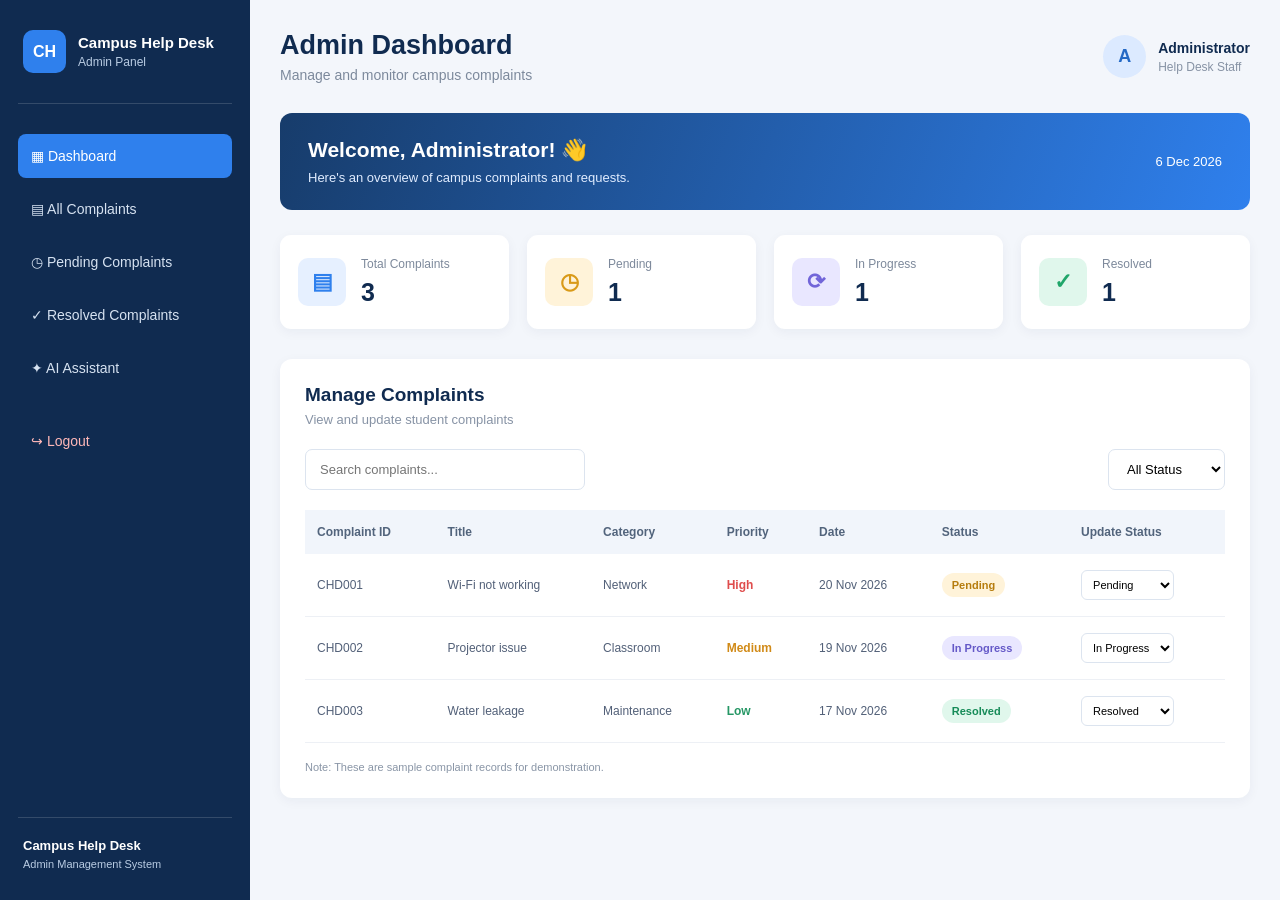
==== fontend/admin-dashboard.html @ 218036b7 "Add all Campus Help Desk pages and backend" ====
<!DOCTYPE html>
<html lang="en">
<head>
    <meta charset="UTF-8">
    <meta name="viewport" content="width=device-width, initial-scale=1.0">
    <title>Admin Dashboard | Campus Help Desk</title>
    <link rel="stylesheet" href="css/admin-dashboard.css">
</head>
<body>

    <div class="admin-container">

        <!-- Sidebar -->
        <aside class="sidebar">
            <div class="sidebar-brand">
                <div class="brand-icon">CH</div>
                <div>
                    <h2>Campus Help Desk</h2>
                    <p>Admin Panel</p>
                </div>
            </div>

            <nav class="sidebar-menu">
                <a href="admin-dashboard.html" class="active">▦ Dashboard</a>
                <a href="#complaints">▤ All Complaints</a>
                <a href="#complaints">◷ Pending Complaints</a>
                <a href="#complaints">✓ Resolved Complaints</a>
                <a href="chatbot.html">✦ AI Assistant</a>
                <a href="login.html" class="logout-link">↪ Logout</a>
            </nav>

            <div class="sidebar-footer">
                <p>Campus Help Desk</p>
                <span>Admin Management System</span>
            </div>
        </aside>

        <!-- Main Content -->
        <main class="main-content">

            <!-- Top Header -->
            <header class="top-header">
                <div>
                    <h1>Admin Dashboard</h1>
                    <p>Manage and monitor campus complaints</p>
                </div>

                <div class="admin-profile">
                    <div class="admin-avatar">A</div>
                    <div>
                        <h3>Administrator</h3>
                        <span>Help Desk Staff</span>
                    </div>
                </div>
            </header>

            <!-- Welcome Section -->
            <section class="welcome-section">
                <div>
                    <h2>Welcome, Administrator! 👋</h2>
                    <p>Here's an overview of campus complaints and requests.</p>
                </div>
                <div class="today-date" id="todayDate"></div>
            </section>

            <!-- Summary Cards -->
            <section class="stats-grid">

                <div class="stat-card total-card">
                    <div class="stat-icon">▤</div>
                    <div>
                        <p>Total Complaints</p>
                        <h2 id="totalCount">3</h2>
                    </div>
                </div>

                <div class="stat-card pending-card">
                    <div class="stat-icon">◷</div>
                    <div>
                        <p>Pending</p>
                        <h2 id="pendingCount">1</h2>
                    </div>
                </div>

                <div class="stat-card progress-card">
                    <div class="stat-icon">⟳</div>
                    <div>
                        <p>In Progress</p>
                        <h2 id="progressCount">1</h2>
                    </div>
                </div>

                <div class="stat-card resolved-card">
                    <div class="stat-icon">✓</div>
                    <div>
                        <p>Resolved</p>
                        <h2 id="resolvedCount">1</h2>
                    </div>
                </div>

            </section>

            <!-- Complaints Table -->
            <section class="complaints-section" id="complaints">

                <div class="section-heading">
                    <div>
                        <h2>Manage Complaints</h2>
                        <p>View and update student complaints</p>
                    </div>
                </div>

                <!-- Search and Filter -->
                <div class="table-controls">
                    <input
                        type="text"
                        id="searchInput"
                        placeholder="Search complaints..."
                    >

                    <select id="statusFilter">
                        <option value="All">All Status</option>
                        <option value="Pending">Pending</option>
                        <option value="In Progress">In Progress</option>
                        <option value="Resolved">Resolved</option>
                    </select>
                </div>

                <div class="table-wrapper">
                    <table>
                        <thead>
                            <tr>
                                <th>Complaint ID</th>
                                <th>Title</th>
                                <th>Category</th>
                                <th>Priority</th>
                                <th>Date</th>
                                <th>Status</th>
                                <th>Update Status</th>
                            </tr>
                        </thead>

                        <tbody id="complaintTableBody">
                            <!-- Complaint records will be added using JavaScript -->
                        </tbody>
                    </table>
                </div>

                <p class="table-note">
                    Note: These are sample complaint records for demonstration.
                </p>

            </section>

        </main>
    </div>

    <script src="js/admin-dashboard.js"></script>
</body>
</html>
---- fontend/css/admin-dashboard.css ----
* {
    margin: 0;
    padding: 0;
    box-sizing: border-box;
    font-family: "Segoe UI", Arial, sans-serif;
}

body {
    background: #f3f6fb;
    color: #26364d;
}

.admin-container {
    display: flex;
    min-height: 100vh;
}

/* Sidebar */

.sidebar {
    width: 250px;
    background: #102b50;
    color: white;
    padding: 25px 18px;
    display: flex;
    flex-direction: column;
    flex-shrink: 0;
}

.sidebar-brand {
    display: flex;
    align-items: center;
    gap: 12px;
    padding: 5px 5px 30px;
    border-bottom: 1px solid rgba(255,255,255,0.15);
}

.brand-icon {
    width: 43px;
    height: 43px;
    background: #2f80ed;
    border-radius: 10px;
    display: flex;
    align-items: center;
    justify-content: center;
    font-weight: bold;
}

.sidebar-brand h2 {
    font-size: 15px;
}

.sidebar-brand p {
    font-size: 12px;
    color: #b9cce3;
    margin-top: 4px;
}

.sidebar-menu {
    display: flex;
    flex-direction: column;
    gap: 9px;
    margin-top: 30px;
}

.sidebar-menu a {
    color: #d6e2f1;
    text-decoration: none;
    padding: 14px 13px;
    border-radius: 8px;
    font-size: 14px;
    transition: 0.3s;
}

.sidebar-menu a:hover,
.sidebar-menu a.active {
    background: #2f80ed;
    color: white;
}

.sidebar-menu .logout-link {
    margin-top: 20px;
    color: #ffb8b8;
}

.sidebar-footer {
    margin-top: auto;
    padding: 20px 5px 5px;
    border-top: 1px solid rgba(255,255,255,0.15);
}

.sidebar-footer p {
    font-size: 13px;
    font-weight: 600;
}

.sidebar-footer span {
    display: block;
    font-size: 11px;
    color: #b9cce3;
    margin-top: 5px;
}

/* Main Content */

.main-content {
    flex: 1;
    min-width: 0;
    padding: 30px;
}

/* Header */

.top-header {
    display: flex;
    justify-content: space-between;
    align-items: center;
    gap: 15px;
    margin-bottom: 30px;
}

.top-header h1 {
    color: #102b50;
    font-size: 27px;
}

.top-header p {
    color: #7c899c;
    font-size: 14px;
    margin-top: 6px;
}

.admin-profile {
    display: flex;
    align-items: center;
    gap: 12px;
}

.admin-avatar {
    width: 43px;
    height: 43px;
    background: #dceaff;
    color: #2469c5;
    border-radius: 50%;
    display: flex;
    align-items: center;
    justify-content: center;
    font-weight: bold;
    font-size: 18px;
}

.admin-profile h3 {
    font-size: 14px;
    color: #102b50;
}

.admin-profile span {
    display: block;
    font-size: 12px;
    color: #8793a5;
    margin-top: 4px;
}

/* Welcome Section */

.welcome-section {
    background: linear-gradient(110deg, #173c6b, #2f80ed);
    color: white;
    padding: 25px 28px;
    border-radius: 12px;
    display: flex;
    justify-content: space-between;
    align-items: center;
    gap: 15px;
    margin-bottom: 25px;
}

.welcome-section h2 {
    font-size: 21px;
    margin-bottom: 8px;
}

.welcome-section p {
    font-size: 13px;
    color: #e0ecff;
}

.today-date {
    font-size: 13px;
    color: white;
    white-space: nowrap;
}

/* Statistics Cards */

.stats-grid {
    display: grid;
    grid-template-columns: repeat(4, 1fr);
    gap: 18px;
    margin-bottom: 30px;
}

.stat-card {
    background: white;
    padding: 22px 18px;
    border-radius: 11px;
    display: flex;
    align-items: center;
    gap: 15px;
    box-shadow: 0 3px 12px rgba(20, 40, 80, 0.05);
}

.stat-icon {
    width: 48px;
    height: 48px;
    border-radius: 10px;
    display: flex;
    align-items: center;
    justify-content: center;
    font-size: 22px;
    font-weight: bold;
}

.total-card .stat-icon {
    background: #e6f0ff;
    color: #2f80ed;
}

.pending-card .stat-icon {
    background: #fff3d9;
    color: #d99a18;
}

.progress-card .stat-icon {
    background: #e9e7ff;
    color: #7165d9;
}

.resolved-card .stat-icon {
    background: #e0f7ec;
    color: #20a66a;
}

.stat-card p {
    font-size: 12px;
    color: #7d899b;
    margin-bottom: 7px;
}

.stat-card h2 {
    color: #102b50;
    font-size: 25px;
}

/* Complaints Section */

.complaints-section {
    background: white;
    border-radius: 12px;
    padding: 25px;
    box-shadow: 0 3px 12px rgba(20, 40, 80, 0.05);
}

.section-heading {
    margin-bottom: 22px;
}

.section-heading h2 {
    font-size: 19px;
    color: #102b50;
}

.section-heading p {
    font-size: 13px;
    color: #8793a5;
    margin-top: 6px;
}

/* Search and Filter */

.table-controls {
    display: flex;
    justify-content: space-between;
    gap: 12px;
    margin-bottom: 20px;
}

.table-controls input,
.table-controls select {
    padding: 11px 14px;
    border: 1px solid #dce4ef;
    border-radius: 7px;
    outline: none;
    font-size: 13px;
    background: white;
}

.table-controls input {
    width: 280px;
}

.table-controls input:focus,
.table-controls select:focus {
    border-color: #2f80ed;
}

/* Table */

.table-wrapper {
    width: 100%;
    overflow-x: auto;
}

table {
    width: 100%;
    border-collapse: collapse;
    min-width: 850px;
}

thead {
    background: #f1f5fb;
}

th {
    color: #52647c;
    font-size: 12px;
    font-weight: 600;
    text-align: left;
    padding: 15px 12px;
}

td {
    padding: 16px 12px;
    border-bottom: 1px solid #edf0f5;
    color: #526078;
    font-size: 12px;
}

tbody tr:hover {
    background: #f9fbff;
}

.status-badge {
    padding: 6px 10px;
    border-radius: 20px;
    font-size: 11px;
    font-weight: 600;
    white-space: nowrap;
}

.status-pending {
    background: #fff3d9;
    color: #b67c0d;
}

.status-progress {
    background: #e9e7ff;
    color: #6559c8;
}

.status-resolved {
    background: #e0f7ec;
    color: #168b58;
}

.priority-high {
    color: #df4d4d;
    font-weight: 600;
}

.priority-medium {
    color: #d18a17;
    font-weight: 600;
}

.priority-low {
    color: #269765;
    font-weight: 600;
}

.status-select {
    padding: 7px;
    border: 1px solid #dce4ef;
    border-radius: 6px;
    font-size: 11px;
    outline: none;
    background: white;
}

.status-select:focus {
    border-color: #2f80ed;
}

.table-note {
    color: #8995a6;
    font-size: 11px;
    margin-top: 18px;
}

/* Responsive Design */

@media (max-width: 1100px) {
    .stats-grid {
        grid-template-columns: repeat(2, 1fr);
    }

    .main-content {
        padding: 22px;
    }
}

@media (max-width: 700px) {
    .admin-container {
        flex-direction: column;
    }

    .sidebar {
        width: 100%;
        padding: 15px;
    }

    .sidebar-brand {
        padding-bottom: 15px;
    }

    .sidebar-menu {
        flex-direction: row;
        flex-wrap: wrap;
        margin-top: 15px;
        gap: 5px;
    }

    .sidebar-menu a {
        padding: 9px;
        font-size: 12px;
    }

    .sidebar-menu .logout-link {
        margin-top: 0;
    }

    .sidebar-footer {
        display: none;
    }

    .main-content {
        padding: 18px;
    }

    .top-header h1 {
        font-size: 21px;
    }

    .welcome-section {
        flex-direction: column;
        align-items: flex-start;
    }

    .stats-grid {
        grid-template-columns: 1fr 1fr;
        gap: 10px;
    }

    .stat-card {
        padding: 15px 10px;
        gap: 9px;
    }

    .stat-icon {
        width: 38px;
        height: 38px;
    }

    .stat-card h2 {
        font-size: 21px;
    }

    .table-controls {
        flex-direction: column;
    }

    .table-controls input,
    .table-controls select {
        width: 100%;
    }

    .complaints-section {
        padding: 16px;
    }
}

@media (max-width: 380px) {
    .stats-grid {
        grid-template-columns: 1fr;
    }
}
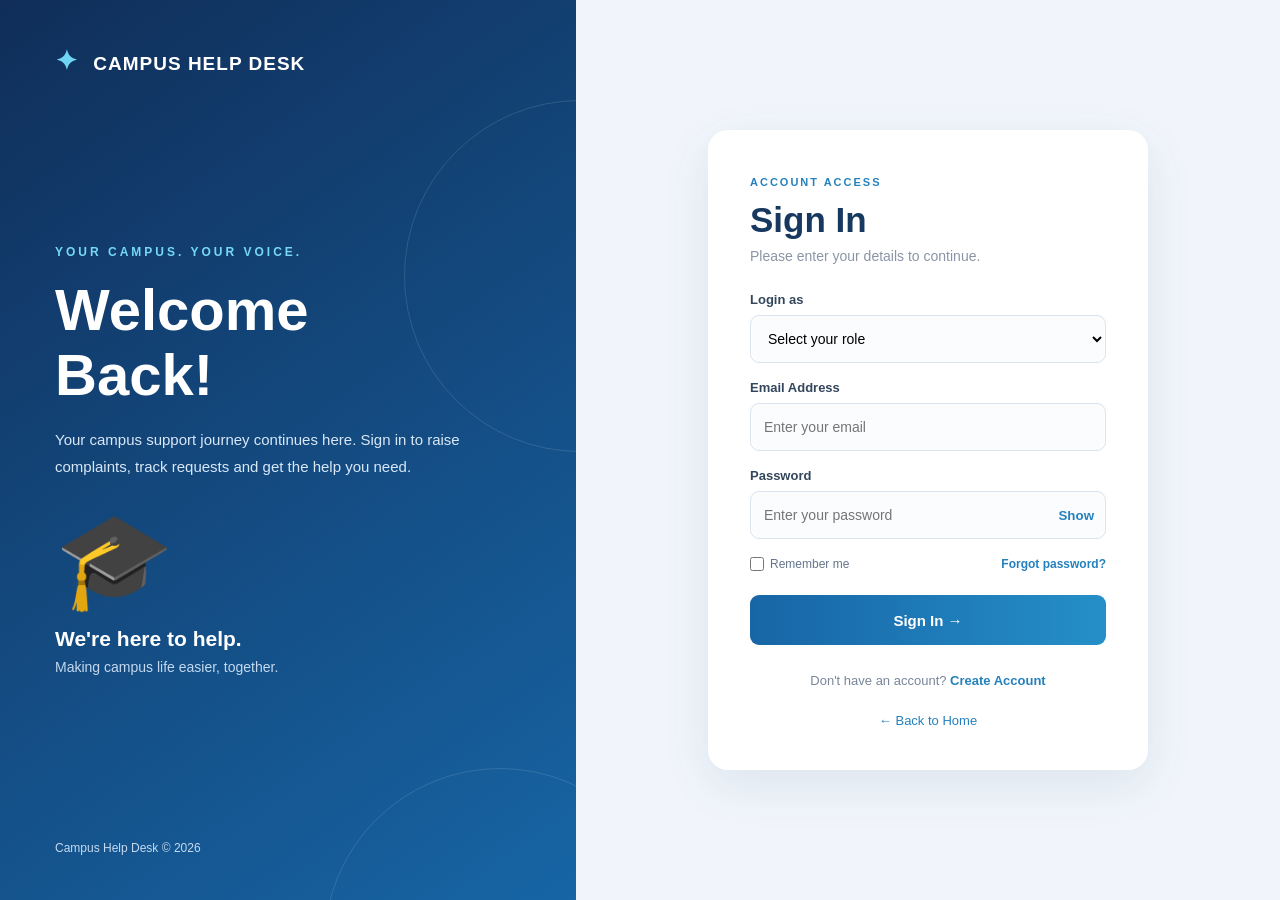
==== commit d8b6d511: "Campus Help Desk project" ====
--- a/fontend/admin-dashboard.html
+++ b/fontend/admin-dashboard.html
@@ -3,158 +3,175 @@
 <head>
     <meta charset="UTF-8">
     <meta name="viewport" content="width=device-width, initial-scale=1.0">
+
     <title>Admin Dashboard | Campus Help Desk</title>
+
     <link rel="stylesheet" href="css/admin-dashboard.css">
 </head>
+
 <body>
 
-    <div class="admin-container">
+    <!-- Navigation Bar -->
+    <header class="navbar">
+        <div class="logo">
+            Campus Help Desk
+        </div>
 
-        <!-- Sidebar -->
-        <aside class="sidebar">
-            <div class="sidebar-brand">
-                <div class="brand-icon">CH</div>
-                <div>
-                    <h2>Campus Help Desk</h2>
-                    <p>Admin Panel</p>
-                </div>
+        <nav>
+            <a href="admin-dashboard.html" class="active">Dashboard</a>
+            <a href="login.html" onclick="logout()">Logout</a>
+        </nav>
+    </header>
+
+    <!-- Main Dashboard -->
+    <main class="dashboard-container">
+
+        <!-- Welcome Section -->
+        <section class="welcome-section">
+            <h1 id="welcomeMessage">Welcome Back, Admin!</h1>
+            <p>Manage and monitor student complaints.</p>
+        </section>
+
+        <!-- Statistics Section -->
+        <section class="statistics-section">
+
+            <div class="stat-card total-card">
+                <h3>Total Complaints</h3>
+                <h2 id="totalComplaints">0</h2>
             </div>
 
-            <nav class="sidebar-menu">
-                <a href="admin-dashboard.html" class="active">▦ Dashboard</a>
-                <a href="#complaints">▤ All Complaints</a>
-                <a href="#complaints">◷ Pending Complaints</a>
-                <a href="#complaints">✓ Resolved Complaints</a>
-                <a href="chatbot.html">✦ AI Assistant</a>
-                <a href="login.html" class="logout-link">↪ Logout</a>
-            </nav>
+            <div class="stat-card pending-card">
+                <h3>Pending Complaints</h3>
+                <h2 id="pendingComplaints">0</h2>
+            </div>
 
-            <div class="sidebar-footer">
-                <p>Campus Help Desk</p>
-                <span>Admin Management System</span>
+            <div class="stat-card progress-card">
+                <h3>In Progress</h3>
+                <h2 id="inProgressComplaints">0</h2>
             </div>
-        </aside>
 
-        <!-- Main Content -->
-        <main class="main-content">
+            <div class="stat-card resolved-card">
+                <h3>Resolved Complaints</h3>
+                <h2 id="resolvedComplaints">0</h2>
+            </div>
 
-            <!-- Top Header -->
-            <header class="top-header">
-                <div>
-                    <h1>Admin Dashboard</h1>
-                    <p>Manage and monitor campus complaints</p>
+        </section>
+
+        <!-- Complaints Section -->
+        <section class="complaints-section">
+
+            <div class="section-heading">
+                <h2>Student Complaints</h2>
+                <p>View, search, filter and update student complaints.</p>
+            </div>
+
+            <!-- Search and Filter Section -->
+            <div class="filter-section">
+
+                <div class="filter-group search-group">
+                    <label for="searchComplaint">Search Complaint</label>
+
+                    <input
+                        type="text"
+                        id="searchComplaint"
+                        placeholder="Search by Complaint ID or Student Name"
+                    >
                 </div>
 
-                <div class="admin-profile">
-                    <div class="admin-avatar">A</div>
-                    <div>
-                        <h3>Administrator</h3>
-                        <span>Help Desk Staff</span>
-                    </div>
-                </div>
-            </header>
+                <div class="filter-group">
+                    <label for="categoryFilter">Category</label>
 
-            <!-- Welcome Section -->
-            <section class="welcome-section">
-                <div>
-                    <h2>Welcome, Administrator! 👋</h2>
-                    <p>Here's an overview of campus complaints and requests.</p>
-                </div>
-                <div class="today-date" id="todayDate"></div>
-            </section>
-
-            <!-- Summary Cards -->
-            <section class="stats-grid">
-
-                <div class="stat-card total-card">
-                    <div class="stat-icon">▤</div>
-                    <div>
-                        <p>Total Complaints</p>
-                        <h2 id="totalCount">3</h2>
-                    </div>
+                    <select id="categoryFilter">
+                        <option value="">All Categories</option>
+                    </select>
                 </div>
 
-                <div class="stat-card pending-card">
-                    <div class="stat-icon">◷</div>
-                    <div>
-                        <p>Pending</p>
-                        <h2 id="pendingCount">1</h2>
-                    </div>
+                <div class="filter-group">
+                    <label for="priorityFilter">Priority</label>
+
+                    <select id="priorityFilter">
+                        <option value="">All Priorities</option>
+                    </select>
                 </div>
 
-                <div class="stat-card progress-card">
-                    <div class="stat-icon">⟳</div>
-                    <div>
-                        <p>In Progress</p>
-                        <h2 id="progressCount">1</h2>
-                    </div>
-                </div>
-
-                <div class="stat-card resolved-card">
-                    <div class="stat-icon">✓</div>
-                    <div>
-                        <p>Resolved</p>
-                        <h2 id="resolvedCount">1</h2>
-                    </div>
-                </div>
-
-            </section>
-
-            <!-- Complaints Table -->
-            <section class="complaints-section" id="complaints">
-
-                <div class="section-heading">
-                    <div>
-                        <h2>Manage Complaints</h2>
-                        <p>View and update student complaints</p>
-                    </div>
-                </div>
-
-                <!-- Search and Filter -->
-                <div class="table-controls">
-                    <input
-                        type="text"
-                        id="searchInput"
-                        placeholder="Search complaints..."
-                    >
+                <div class="filter-group">
+                    <label for="statusFilter">Status</label>
 
                     <select id="statusFilter">
-                        <option value="All">All Status</option>
+                        <option value="">All Statuses</option>
                         <option value="Pending">Pending</option>
                         <option value="In Progress">In Progress</option>
                         <option value="Resolved">Resolved</option>
                     </select>
                 </div>
 
-                <div class="table-wrapper">
-                    <table>
-                        <thead>
-                            <tr>
-                                <th>Complaint ID</th>
-                                <th>Title</th>
-                                <th>Category</th>
-                                <th>Priority</th>
-                                <th>Date</th>
-                                <th>Status</th>
-                                <th>Update Status</th>
-                            </tr>
-                        </thead>
-
-                        <tbody id="complaintTableBody">
-                            <!-- Complaint records will be added using JavaScript -->
-                        </tbody>
-                    </table>
+                <div class="filter-button-group">
+                    <button
+                        type="button"
+                        id="resetFilters"
+                        class="reset-btn"
+                    >
+                        Reset Filters
+                    </button>
                 </div>
 
-                <p class="table-note">
-                    Note: These are sample complaint records for demonstration.
-                </p>
+            </div>
 
-            </section>
+            <!-- Complaint Count -->
+            <div class="result-info">
+                <p id="resultCount">Loading complaints...</p>
+            </div>
 
-        </main>
-    </div>
+            <!-- Complaints Table -->
+            <div class="table-container">
 
+                <table class="complaints-table">
+
+                    <thead>
+                        <tr>
+                            <th>Complaint ID</th>
+                            <th>Student Name</th>
+                            <th>Complaint Title</th>
+                            <th>Category</th>
+                            <th>Priority</th>
+                            <th>Status</th>
+                            <th>Date</th>
+                            <th>Action</th>
+                        </tr>
+                    </thead>
+
+                    <tbody id="complaintsTable">
+
+                        <tr>
+                            <td colspan="8">Loading complaints...</td>
+                        </tr>
+
+                    </tbody>
+
+                </table>
+
+            </div>
+
+        </section>
+
+    </main>
+
+    <!-- Footer -->
+    <footer class="footer">
+        <p>© 2026 Campus Help Desk. All Rights Reserved.</p>
+    </footer>
+
+    <!-- Logout Function -->
+    <script>
+        function logout() {
+            localStorage.removeItem("user_id");
+            localStorage.removeItem("user_name");
+            localStorage.removeItem("user_role");
+        }
+    </script>
+
+    <!-- Admin Dashboard JavaScript -->
     <script src="js/admin-dashboard.js"></script>
+
 </body>
 </html>
--- a/fontend/css/admin-dashboard.css
+++ b/fontend/css/admin-dashboard.css
@@ -1,264 +1,157 @@
+/* =================================
+   GENERAL STYLING
+================================= */
+
 * {
     margin: 0;
     padding: 0;
     box-sizing: border-box;
-    font-family: "Segoe UI", Arial, sans-serif;
 }
 
 body {
-    background: #f3f6fb;
-    color: #26364d;
-}
-
-.admin-container {
-    display: flex;
+    font-family: Arial, Helvetica, sans-serif;
+    background-color: #f4f7fb;
+    color: #333;
     min-height: 100vh;
-}
-
-/* Sidebar */
-
-.sidebar {
-    width: 250px;
-    background: #102b50;
-    color: white;
-    padding: 25px 18px;
     display: flex;
     flex-direction: column;
-    flex-shrink: 0;
-}
-
-.sidebar-brand {
-    display: flex;
-    align-items: center;
-    gap: 12px;
-    padding: 5px 5px 30px;
-    border-bottom: 1px solid rgba(255,255,255,0.15);
-}
-
-.brand-icon {
-    width: 43px;
-    height: 43px;
-    background: #2f80ed;
-    border-radius: 10px;
-    display: flex;
-    align-items: center;
-    justify-content: center;
-    font-weight: bold;
-}
-
-.sidebar-brand h2 {
-    font-size: 15px;
-}
-
-.sidebar-brand p {
-    font-size: 12px;
-    color: #b9cce3;
-    margin-top: 4px;
-}
-
-.sidebar-menu {
-    display: flex;
-    flex-direction: column;
-    gap: 9px;
-    margin-top: 30px;
-}
-
-.sidebar-menu a {
-    color: #d6e2f1;
-    text-decoration: none;
-    padding: 14px 13px;
-    border-radius: 8px;
-    font-size: 14px;
-    transition: 0.3s;
-}
-
-.sidebar-menu a:hover,
-.sidebar-menu a.active {
-    background: #2f80ed;
-    color: white;
-}
-
-.sidebar-menu .logout-link {
-    margin-top: 20px;
-    color: #ffb8b8;
-}
-
-.sidebar-footer {
-    margin-top: auto;
-    padding: 20px 5px 5px;
-    border-top: 1px solid rgba(255,255,255,0.15);
-}
-
-.sidebar-footer p {
-    font-size: 13px;
-    font-weight: 600;
-}
-
-.sidebar-footer span {
-    display: block;
-    font-size: 11px;
-    color: #b9cce3;
-    margin-top: 5px;
-}
-
-/* Main Content */
-
-.main-content {
-    flex: 1;
-    min-width: 0;
-    padding: 30px;
-}
-
-/* Header */
-
-.top-header {
+}
+
+
+/* =================================
+   NAVIGATION BAR
+================================= */
+
+.navbar {
+    width: 100%;
+    background-color: #173b68;
+    color: white;
+    padding: 18px 5%;
     display: flex;
     justify-content: space-between;
     align-items: center;
-    gap: 15px;
-    margin-bottom: 30px;
-}
-
-.top-header h1 {
-    color: #102b50;
-    font-size: 27px;
-}
-
-.top-header p {
-    color: #7c899c;
-    font-size: 14px;
-    margin-top: 6px;
-}
-
-.admin-profile {
+    box-shadow: 0 2px 8px rgba(0, 0, 0, 0.12);
+}
+
+.logo {
+    font-size: 23px;
+    font-weight: bold;
+}
+
+.navbar nav {
     display: flex;
     align-items: center;
-    gap: 12px;
-}
-
-.admin-avatar {
-    width: 43px;
-    height: 43px;
-    background: #dceaff;
-    color: #2469c5;
-    border-radius: 50%;
-    display: flex;
-    align-items: center;
-    justify-content: center;
-    font-weight: bold;
-    font-size: 18px;
-}
-
-.admin-profile h3 {
-    font-size: 14px;
-    color: #102b50;
-}
-
-.admin-profile span {
-    display: block;
-    font-size: 12px;
-    color: #8793a5;
-    margin-top: 4px;
-}
-
-/* Welcome Section */
+    gap: 25px;
+}
+
+.navbar nav a {
+    color: white;
+    text-decoration: none;
+    font-size: 15px;
+    transition: 0.3s;
+}
+
+.navbar nav a:hover,
+.navbar nav a.active {
+    color: #a9d5ff;
+}
+
+
+/* =================================
+   DASHBOARD CONTAINER
+================================= */
+
+.dashboard-container {
+    width: 90%;
+    max-width: 1400px;
+    margin: 35px auto;
+    flex: 1;
+}
+
+
+/* =================================
+   WELCOME SECTION
+================================= */
 
 .welcome-section {
-    background: linear-gradient(110deg, #173c6b, #2f80ed);
-    color: white;
-    padding: 25px 28px;
-    border-radius: 12px;
-    display: flex;
-    justify-content: space-between;
-    align-items: center;
-    gap: 15px;
-    margin-bottom: 25px;
-}
-
-.welcome-section h2 {
-    font-size: 21px;
-    margin-bottom: 8px;
+    margin-bottom: 30px;
+}
+
+.welcome-section h1 {
+    font-size: 28px;
+    color: #173b68;
+    margin-bottom: 10px;
 }
 
 .welcome-section p {
-    font-size: 13px;
-    color: #e0ecff;
-}
-
-.today-date {
-    font-size: 13px;
-    color: white;
-    white-space: nowrap;
-}
-
-/* Statistics Cards */
-
-.stats-grid {
+    color: #777;
+    font-size: 15px;
+}
+
+
+/* =================================
+   STATISTICS SECTION
+================================= */
+
+.statistics-section {
     display: grid;
     grid-template-columns: repeat(4, 1fr);
-    gap: 18px;
-    margin-bottom: 30px;
+    gap: 22px;
+    margin-bottom: 40px;
 }
 
 .stat-card {
-    background: white;
-    padding: 22px 18px;
-    border-radius: 11px;
-    display: flex;
-    align-items: center;
-    gap: 15px;
-    box-shadow: 0 3px 12px rgba(20, 40, 80, 0.05);
-}
-
-.stat-icon {
-    width: 48px;
-    height: 48px;
+    background-color: white;
+    padding: 25px;
     border-radius: 10px;
-    display: flex;
-    align-items: center;
-    justify-content: center;
-    font-size: 22px;
+    box-shadow: 0 3px 12px rgba(0, 0, 0, 0.07);
+    border-left: 5px solid #173b68;
+    transition: transform 0.3s;
+}
+
+.stat-card:hover {
+    transform: translateY(-4px);
+}
+
+.stat-card h3 {
+    font-size: 15px;
+    color: #666;
+    margin-bottom: 15px;
+    font-weight: 600;
+}
+
+.stat-card h2 {
+    font-size: 32px;
+    color: #173b68;
     font-weight: bold;
 }
 
-.total-card .stat-icon {
-    background: #e6f0ff;
-    color: #2f80ed;
-}
-
-.pending-card .stat-icon {
-    background: #fff3d9;
-    color: #d99a18;
-}
-
-.progress-card .stat-icon {
-    background: #e9e7ff;
-    color: #7165d9;
-}
-
-.resolved-card .stat-icon {
-    background: #e0f7ec;
-    color: #20a66a;
-}
-
-.stat-card p {
-    font-size: 12px;
-    color: #7d899b;
-    margin-bottom: 7px;
-}
-
-.stat-card h2 {
-    color: #102b50;
-    font-size: 25px;
-}
-
-/* Complaints Section */
+.total-card {
+    border-left-color: #2563eb;
+}
+
+.pending-card {
+    border-left-color: #f59e0b;
+}
+
+.progress-card {
+    border-left-color: #8b5cf6;
+}
+
+.resolved-card {
+    border-left-color: #16a34a;
+}
+
+
+/* =================================
+   COMPLAINTS SECTION
+================================= */
 
 .complaints-section {
-    background: white;
-    border-radius: 12px;
+    background-color: white;
     padding: 25px;
-    box-shadow: 0 3px 12px rgba(20, 40, 80, 0.05);
+    border-radius: 10px;
+    box-shadow: 0 3px 12px rgba(0, 0, 0, 0.07);
 }
 
 .section-heading {
@@ -266,231 +159,257 @@
 }
 
 .section-heading h2 {
-    font-size: 19px;
-    color: #102b50;
+    color: #173b68;
+    font-size: 22px;
+    margin-bottom: 8px;
 }
 
 .section-heading p {
-    font-size: 13px;
-    color: #8793a5;
-    margin-top: 6px;
-}
-
-/* Search and Filter */
-
-.table-controls {
+    color: #777;
+    font-size: 14px;
+}
+
+
+/* =================================
+   SEARCH AND FILTER SECTION
+================================= */
+
+.filter-section {
+    display: grid;
+    grid-template-columns: 2fr 1fr 1fr 1fr auto;
+    gap: 15px;
+    align-items: end;
+    margin-bottom: 20px;
+    padding: 20px;
+    background-color: #f4f7fb;
+    border-radius: 8px;
+}
+
+.filter-group {
     display: flex;
-    justify-content: space-between;
-    gap: 12px;
-    margin-bottom: 20px;
-}
-
-.table-controls input,
-.table-controls select {
-    padding: 11px 14px;
-    border: 1px solid #dce4ef;
-    border-radius: 7px;
+    flex-direction: column;
+    gap: 8px;
+    min-width: 0;
+}
+
+.filter-group label {
+    color: #173b68;
+    font-size: 13px;
+    font-weight: bold;
+}
+
+.filter-group input,
+.filter-group select {
+    width: 100%;
+    height: 40px;
+    padding: 8px 10px;
+    border: 1px solid #ccd4df;
+    border-radius: 5px;
+    background-color: white;
+    font-size: 13px;
+    color: #333;
     outline: none;
-    font-size: 13px;
-    background: white;
-}
-
-.table-controls input {
-    width: 280px;
-}
-
-.table-controls input:focus,
-.table-controls select:focus {
-    border-color: #2f80ed;
-}
-
-/* Table */
-
-.table-wrapper {
+}
+
+.filter-group input:focus,
+.filter-group select:focus {
+    border-color: #2563eb;
+    box-shadow: 0 0 0 2px rgba(37, 99, 235, 0.1);
+}
+
+.reset-btn {
+    height: 40px;
+    padding: 0 16px;
+    background-color: #173b68;
+    color: white;
+    border: none;
+    border-radius: 5px;
+    font-size: 13px;
+    cursor: pointer;
+    transition: 0.3s;
+    white-space: nowrap;
+}
+
+.reset-btn:hover {
+    background-color: #24558e;
+}
+
+
+/* =================================
+   RESULT INFORMATION
+================================= */
+
+.result-info {
+    margin-bottom: 15px;
+}
+
+.result-info p {
+    font-size: 14px;
+    color: #666;
+    font-weight: 600;
+}
+
+
+/* =================================
+   COMPLAINTS TABLE
+================================= */
+
+.table-container {
     width: 100%;
     overflow-x: auto;
 }
 
-table {
+.complaints-table {
     width: 100%;
     border-collapse: collapse;
-    min-width: 850px;
-}
-
-thead {
-    background: #f1f5fb;
-}
-
-th {
-    color: #52647c;
-    font-size: 12px;
-    font-weight: 600;
+    min-width: 900px;
+}
+
+.complaints-table thead {
+    background-color: #173b68;
+    color: white;
+}
+
+.complaints-table th {
+    padding: 15px 12px;
     text-align: left;
-    padding: 15px 12px;
-}
-
-td {
-    padding: 16px 12px;
-    border-bottom: 1px solid #edf0f5;
-    color: #526078;
-    font-size: 12px;
-}
-
-tbody tr:hover {
-    background: #f9fbff;
-}
-
-.status-badge {
-    padding: 6px 10px;
-    border-radius: 20px;
-    font-size: 11px;
+    font-size: 14px;
     font-weight: 600;
     white-space: nowrap;
 }
 
-.status-pending {
-    background: #fff3d9;
-    color: #b67c0d;
-}
-
-.status-progress {
-    background: #e9e7ff;
-    color: #6559c8;
-}
-
-.status-resolved {
-    background: #e0f7ec;
-    color: #168b58;
-}
-
-.priority-high {
-    color: #df4d4d;
-    font-weight: 600;
-}
-
-.priority-medium {
-    color: #d18a17;
-    font-weight: 600;
-}
-
-.priority-low {
-    color: #269765;
-    font-weight: 600;
-}
+.complaints-table td {
+    padding: 14px 12px;
+    border-bottom: 1px solid #e5e7eb;
+    font-size: 14px;
+    color: #444;
+}
+
+.complaints-table tbody tr:hover {
+    background-color: #f5f8fc;
+}
+
+.complaints-table tbody tr:last-child td {
+    border-bottom: none;
+}
+
+
+/* =================================
+   STATUS DROPDOWN
+================================= */
 
 .status-select {
-    padding: 7px;
-    border: 1px solid #dce4ef;
-    border-radius: 6px;
-    font-size: 11px;
+    padding: 8px 10px;
+    border: 1px solid #ccc;
+    border-radius: 5px;
+    background-color: white;
+    font-size: 13px;
+    cursor: pointer;
     outline: none;
-    background: white;
 }
 
 .status-select:focus {
-    border-color: #2f80ed;
-}
-
-.table-note {
-    color: #8995a6;
-    font-size: 11px;
-    margin-top: 18px;
-}
-
-/* Responsive Design */
-
-@media (max-width: 1100px) {
-    .stats-grid {
+    border-color: #2563eb;
+}
+
+
+/* =================================
+   UPDATE BUTTON
+================================= */
+
+.update-btn {
+    background-color: #173b68;
+    color: white;
+    border: none;
+    padding: 9px 15px;
+    border-radius: 5px;
+    font-size: 13px;
+    cursor: pointer;
+    transition: 0.3s;
+}
+
+.update-btn:hover {
+    background-color: #24558e;
+}
+
+.update-btn:disabled {
+    background-color: #888;
+    cursor: not-allowed;
+}
+
+
+/* =================================
+   FOOTER
+================================= */
+
+.footer {
+    width: 100%;
+    background-color: #173b68;
+    color: white;
+    text-align: center;
+    padding: 16px;
+    font-size: 13px;
+    margin-top: auto;
+}
+
+
+/* =================================
+   RESPONSIVE DESIGN
+================================= */
+
+@media screen and (max-width: 1100px) {
+
+    .statistics-section {
         grid-template-columns: repeat(2, 1fr);
     }
 
-    .main-content {
-        padding: 22px;
-    }
-}
-
-@media (max-width: 700px) {
-    .admin-container {
+    .filter-section {
+        grid-template-columns: repeat(2, 1fr);
+    }
+
+    .search-group {
+        grid-column: span 2;
+    }
+}
+
+@media screen and (max-width: 600px) {
+
+    .navbar {
         flex-direction: column;
-    }
-
-    .sidebar {
+        gap: 15px;
+    }
+
+    .navbar nav {
+        gap: 18px;
+    }
+
+    .dashboard-container {
+        width: 94%;
+        margin: 25px auto;
+    }
+
+    .statistics-section {
+        grid-template-columns: 1fr;
+    }
+
+    .welcome-section h1 {
+        font-size: 23px;
+    }
+
+    .complaints-section {
+        padding: 15px;
+    }
+
+    .filter-section {
+        grid-template-columns: 1fr;
+        padding: 15px;
+    }
+
+    .search-group {
+        grid-column: span 1;
+    }
+
+    .reset-btn {
         width: 100%;
-        padding: 15px;
-    }
-
-    .sidebar-brand {
-        padding-bottom: 15px;
-    }
-
-    .sidebar-menu {
-        flex-direction: row;
-        flex-wrap: wrap;
-        margin-top: 15px;
-        gap: 5px;
-    }
-
-    .sidebar-menu a {
-        padding: 9px;
-        font-size: 12px;
-    }
-
-    .sidebar-menu .logout-link {
-        margin-top: 0;
-    }
-
-    .sidebar-footer {
-        display: none;
-    }
-
-    .main-content {
-        padding: 18px;
-    }
-
-    .top-header h1 {
-        font-size: 21px;
-    }
-
-    .welcome-section {
-        flex-direction: column;
-        align-items: flex-start;
-    }
-
-    .stats-grid {
-        grid-template-columns: 1fr 1fr;
-        gap: 10px;
-    }
-
-    .stat-card {
-        padding: 15px 10px;
-        gap: 9px;
-    }
-
-    .stat-icon {
-        width: 38px;
-        height: 38px;
-    }
-
-    .stat-card h2 {
-        font-size: 21px;
-    }
-
-    .table-controls {
-        flex-direction: column;
-    }
-
-    .table-controls input,
-    .table-controls select {
-        width: 100%;
-    }
-
-    .complaints-section {
-        padding: 16px;
-    }
-}
-
-@media (max-width: 380px) {
-    .stats-grid {
-        grid-template-columns: 1fr;
     }
 }
